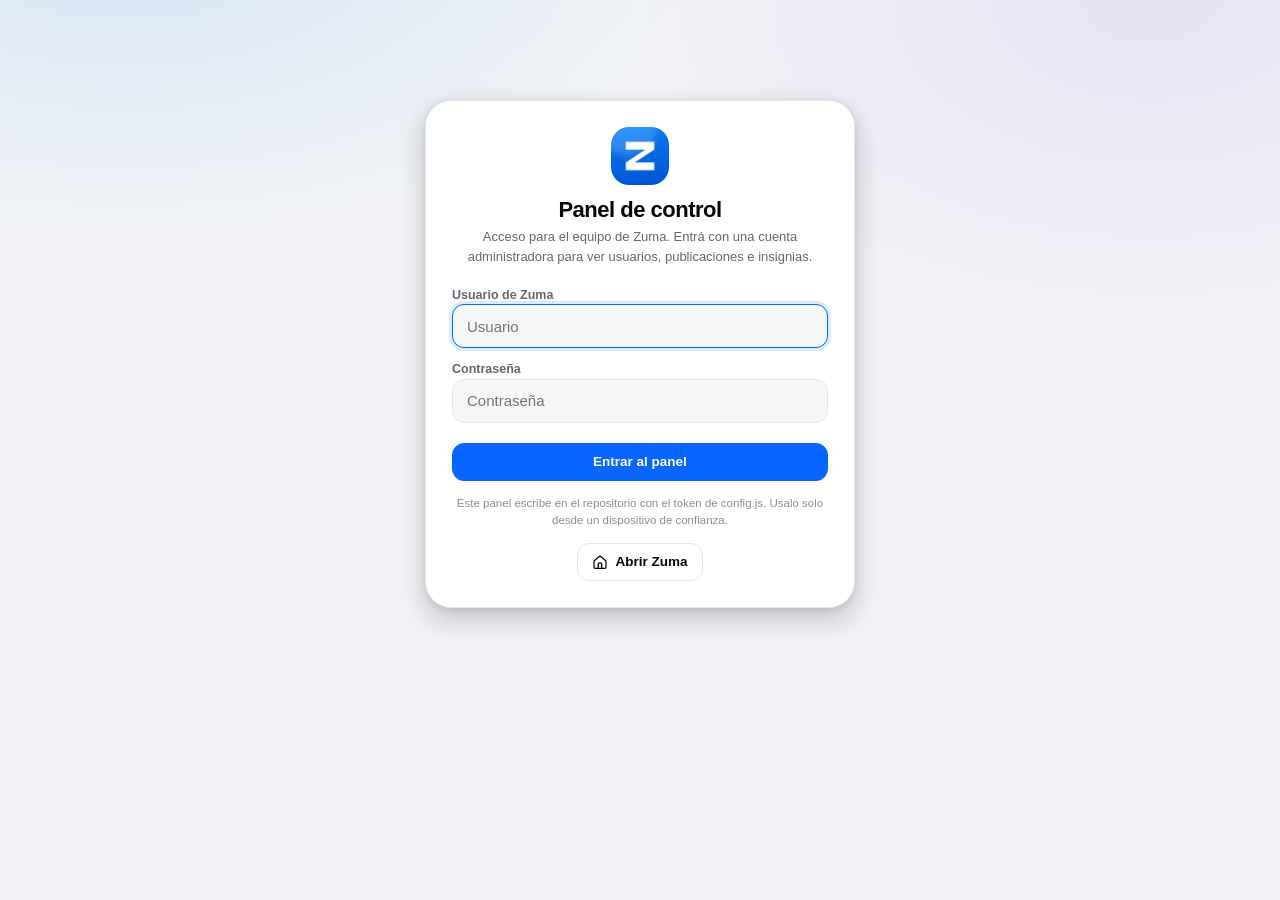
==== panel.html @ e127fe5b "NimbookGR: publicar aplicación y estructura de datos (2026-11-22 18:47)" ====
<!DOCTYPE html>
<html lang="es" data-theme="light">
<head>
<meta charset="utf-8">
<meta name="viewport" content="width=device-width, initial-scale=1">
<meta name="theme-color" content="#0A84FF">
<meta name="robots" content="noindex, nofollow">
<title>Panel de control · Zuma</title>

<link rel="icon" href="assets/logo/zuma-favicon-32.png" sizes="32x32" type="image/png">
<link rel="apple-touch-icon" href="assets/logo/zuma-apple-touch.png">
<link rel="stylesheet" href="css/base.css">
<link rel="stylesheet" href="css/panel.css">
</head>
<body class="panel-body">
<div id="panel-root" class="panel-root">
  <div class="panel-boot"><span class="spinner"></span> Cargando panel…</div>
</div>

<script src="config.js"></script>
<script type="module" src="js/panel.js"></script>
</body>
</html>
---- css/base.css ----
/* ==========================================================================
   NimbookGR — base: reset, tokens de diseño, tipografía, utilidades
   ========================================================================== */

:root {
  /* Marca */
  --brand: #0866ff;
  --brand-hover: #0757d8;
  --brand-active: #064fc4;
  --brand-soft: #e7f3ff;
  --brand-soft-2: #dbeafe;

  /* Superficies (tema claro) */
  --bg: #f0f2f5;
  --bg-elevated: #ffffff;
  --card: #ffffff;
  --card-2: #f5f6f7;
  --card-3: #ebedf0;
  --overlay: rgba(0, 0, 0, .45);

  /* Texto */
  --text: #050505;
  --text-2: #65676b;
  --text-3: #8a8d91;
  --text-invert: #ffffff;

  /* Líneas */
  --line: #ced0d4;
  --line-soft: #e4e6eb;
  --line-strong: #bcc0c4;

  /* Estados */
  --hover: rgba(0, 0, 0, .05);
  --hover-strong: rgba(0, 0, 0, .08);
  --active: rgba(0, 0, 0, .12);
  --danger: #fa383e;
  --danger-soft: #ffebe8;
  --success: #31a24c;
  --warning: #f7b125;
  --online: #31a24c;

  /* Sombras */
  --shadow-xs: 0 1px 2px rgba(0, 0, 0, .08);
  --shadow-sm: 0 1px 2px rgba(0, 0, 0, .1), 0 2px 4px rgba(0, 0, 0, .06);
  --shadow-md: 0 2px 8px rgba(0, 0, 0, .12), 0 1px 3px rgba(0, 0, 0, .08);
  --shadow-lg: 0 12px 28px rgba(0, 0, 0, .18), 0 2px 8px rgba(0, 0, 0, .1);
  --ring: 0 0 0 2px var(--brand);

  /* Radios */
  --r-xs: 4px;
  --r-sm: 6px;
  --r: 8px;
  --r-md: 10px;
  --r-lg: 12px;
  --r-xl: 18px;
  --r-full: 999px;

  /* Métricas de layout */
  --topbar-h: 56px;
  --left-w: 280px;
  --right-w: 360px;
  --feed-w: 680px;
  --nav-h: 62px;
  --gutter: 16px;

  /* Movimiento */
  --ease: cubic-bezier(.2, .8, .2, 1);
  --fast: 120ms;
  --med: 220ms;

  --font: -apple-system, BlinkMacSystemFont, "Segoe UI", Roboto, Helvetica, Arial,
    "Apple Color Emoji", "Segoe UI Emoji", "Noto Color Emoji", sans-serif;
}

html[data-theme="dark"] {
  --bg: #18191a;
  --bg-elevated: #242526;
  --card: #242526;
  --card-2: #3a3b3c;
  --card-3: #4e4f50;
  --text: #e4e6eb;
  --text-2: #b0b3b8;
  --text-3: #8a8d91;
  --line: #3e4042;
  --line-soft: #3e4042;
  --line-strong: #4e4f50;
  --hover: rgba(255, 255, 255, .1);
  --hover-strong: rgba(255, 255, 255, .14);
  --active: rgba(255, 255, 255, .18);
  --brand-soft: rgba(45, 136, 255, .18);
  --brand-soft-2: rgba(45, 136, 255, .24);
  --danger-soft: rgba(250, 56, 62, .18);
  --overlay: rgba(0, 0, 0, .7);
  --shadow-xs: 0 1px 2px rgba(0, 0, 0, .4);
  --shadow-sm: 0 1px 2px rgba(0, 0, 0, .45), 0 2px 6px rgba(0, 0, 0, .3);
  --shadow-md: 0 4px 12px rgba(0, 0, 0, .55);
  --shadow-lg: 0 12px 32px rgba(0, 0, 0, .65);
}

/* ---------- reset ---------------------------------------------------------- */
*,
*::before,
*::after { box-sizing: border-box; }

* { margin: 0; padding: 0; }

html {
  -webkit-text-size-adjust: 100%;
  text-size-adjust: 100%;
  height: 100%;
  scroll-behavior: smooth;
}

@media (prefers-reduced-motion: reduce) {
  html { scroll-behavior: auto; }
  *, *::before, *::after {
    animation-duration: .001ms !important;
    animation-iteration-count: 1 !important;
    transition-duration: .001ms !important;
  }
}

body {
  min-height: 100%;
  font-family: var(--font);
  font-size: 15px;
  line-height: 1.34;
  color: var(--text);
  background: var(--bg);
  -webkit-font-smoothing: antialiased;
  -moz-osx-font-smoothing: grayscale;
  overflow-wrap: break-word;
  overscroll-behavior-y: none;
}

img, svg, video, canvas { display: block; max-width: 100%; }
img { height: auto; }

input, button, textarea, select {
  font: inherit;
  color: inherit;
  background: none;
  border: none;
  outline: none;
}

button { cursor: pointer; -webkit-tap-highlight-color: transparent; appearance: none; -webkit-appearance: none; }
button:disabled { cursor: not-allowed; opacity: .55; }

a { color: inherit; text-decoration: none; }
a:hover { text-decoration: underline; }

ul, ol { list-style: none; }

hr { border: 0; border-top: 1px solid var(--line-soft); }

:focus-visible {
  outline: 2px solid var(--brand);
  outline-offset: 2px;
  border-radius: var(--r-xs);
}

/* los campos de texto ya muestran su propio foco (borde/fondo) */
input:focus-visible,
textarea:focus-visible,
select:focus-visible { outline: none; }

::selection { background: var(--brand-soft-2); color: var(--text); }

/* scrollbars */
.scroll-y { overflow-y: auto; overscroll-behavior: contain; }
.scroll-y::-webkit-scrollbar,
*::-webkit-scrollbar { width: 8px; height: 8px; }
*::-webkit-scrollbar-thumb {
  background: var(--line);
  border-radius: 8px;
  border: 2px solid transparent;
  background-clip: padding-box;
}
*::-webkit-scrollbar-thumb:hover { background-color: var(--line-strong); background-clip: padding-box; }
*::-webkit-scrollbar-track { background: transparent; }

/* ---------- tipografía ----------------------------------------------------- */
h1, h2, h3, h4 { font-weight: 700; line-height: 1.2; }
h1 { font-size: 24px; }
h2 { font-size: 20px; }
h3 { font-size: 17px; }
h4 { font-size: 15px; }

.strong { font-weight: 600; }
.bold { font-weight: 700; }
.muted { color: var(--text-2); }
.dim { color: var(--text-3); }
.small { font-size: 13px; }
.tiny { font-size: 12px; }
.big { font-size: 17px; }
.ellipsis { overflow: hidden; text-overflow: ellipsis; white-space: nowrap; }
.clamp-2 { display: -webkit-box; -webkit-line-clamp: 2; -webkit-box-orient: vertical; overflow: hidden; }
.link { color: var(--brand); cursor: pointer; }
.link:hover { text-decoration: underline; }

/* ---------- utilidades ----------------------------------------------------- */
.row { display: flex; align-items: center; }
.col { display: flex; flex-direction: column; }
.between { justify-content: space-between; }
.center { display: flex; align-items: center; justify-content: center; }
.wrap { flex-wrap: wrap; }
.grow { flex: 1 1 auto; min-width: 0; }
.gap-4 { gap: 4px; } .gap-6 { gap: 6px; } .gap-8 { gap: 8px; }
.gap-10 { gap: 10px; } .gap-12 { gap: 12px; } .gap-16 { gap: 16px; }
.mt-4 { margin-top: 4px; } .mt-8 { margin-top: 8px; } .mt-12 { margin-top: 12px; }
.mt-16 { margin-top: 16px; } .mb-8 { margin-bottom: 8px; } .mb-16 { margin-bottom: 16px; }
.hide { display: none !important; }
.sr-only {
  position: absolute; width: 1px; height: 1px; padding: 0; margin: -1px;
  overflow: hidden; clip: rect(0 0 0 0); white-space: nowrap; border: 0;
}
.no-select { user-select: none; -webkit-user-select: none; }
.pointer { cursor: pointer; }

/* ---------- iconos -------------------------------------------------------- */
.ico { display: inline-block; flex: none; vertical-align: middle; }
.ico-btn {
  width: 40px; height: 40px; border-radius: var(--r-full);
  display: inline-flex; align-items: center; justify-content: center;
  background: var(--card-2); color: var(--text);
  transition: background var(--fast) var(--ease), transform var(--fast) var(--ease);
}
.ico-btn:hover { background: var(--card-3); }
.ico-btn:active { transform: scale(.94); }
.ico-btn.plain { background: transparent; }
.ico-btn.plain:hover { background: var(--hover); }

/* ---------- animaciones --------------------------------------------------- */
@keyframes fade-in { from { opacity: 0; } to { opacity: 1; } }
@keyframes pop-in {
  0% { opacity: 0; transform: scale(.9) translateY(8px); }
  100% { opacity: 1; transform: scale(1) translateY(0); }
}
@keyframes pop-bounce {
  0% { transform: scale(.4); opacity: 0; }
  60% { transform: scale(1.15); opacity: 1; }
  100% { transform: scale(1); }
}
@keyframes slide-up {
  from { transform: translateY(14px); opacity: 0; }
  to { transform: translateY(0); opacity: 1; }
}
@keyframes spin { to { transform: rotate(360deg); } }
@keyframes shimmer { 100% { transform: translateX(100%); } }
@keyframes pulse-dot { 0%, 100% { opacity: 1; } 50% { opacity: .35; } }

.fade-in { animation: fade-in var(--med) var(--ease); }
.pop-in { animation: pop-in var(--med) var(--ease); }

.spinner {
  width: 20px; height: 20px; border-radius: 50%;
  border: 2.5px solid var(--line);
  border-top-color: var(--brand);
  animation: spin .7s linear infinite;
}
.spinner.big { width: 32px; height: 32px; border-width: 3px; }
.spinner.on-brand { border-color: rgba(255,255,255,.45); border-top-color: #fff; }

.skeleton {
  position: relative; overflow: hidden;
  background: var(--card-2); border-radius: var(--r-sm);
}
.skeleton::after {
  content: ""; position: absolute; inset: 0; transform: translateX(-100%);
  background: linear-gradient(90deg, transparent, var(--hover), transparent);
  animation: shimmer 1.4s infinite;
}

/* ---------- splash -------------------------------------------------------- */
.splash {
  position: fixed; inset: 0; z-index: 9999;
  display: flex; flex-direction: column; align-items: center; justify-content: center;
  gap: 14px; background: var(--bg); color: var(--text);
  transition: opacity .35s var(--ease), visibility .35s;
}
.splash.hide { opacity: 0; visibility: hidden; pointer-events: none; }
.splash img { border-radius: 26px; box-shadow: 0 18px 40px -16px rgba(8, 102, 255, .6); }
.splash-name {
  font-size: 26px; font-weight: 700; letter-spacing: -.4px;
  background: linear-gradient(90deg, var(--brand), #4f9bff);
  -webkit-background-clip: text; background-clip: text; color: transparent;
}
.splash-bar {
  width: 148px; height: 4px; border-radius: 4px; overflow: hidden;
  background: var(--line-soft); margin-top: 4px;
}
.splash-bar span {
  display: block; width: 40%; height: 100%; border-radius: 4px;
  background: var(--brand); animation: splash-slide 1.1s infinite var(--ease);
}
@keyframes splash-slide {
  0% { transform: translateX(-100%); }
  100% { transform: translateX(350%); }
}
.splash-msg { font-size: 13px; color: var(--text-2); max-width: 280px; text-align: center; }

.splash-error {
  max-width: 440px; width: calc(100% - 32px);
  background: var(--card); border-radius: var(--r-lg);
  box-shadow: var(--shadow-md); padding: 22px; text-align: center;
  animation: pop-in var(--med) var(--ease);
}
.splash-error h2 { font-size: 18px; margin-bottom: 8px; }
.splash-error p { font-size: 13.5px; line-height: 1.55; color: var(--text-2); }
.splash-error button {
  margin-top: 14px; height: 42px; padding: 0 22px; border-radius: var(--r);
  background: var(--brand); color: #fff; font-weight: 600; font-size: 15px;
}
.splash-error button:hover { background: var(--brand-hover); }
.splash-hint { margin-top: 14px; font-size: 12px; color: var(--text-3); }
.splash-hint code {
  background: var(--card-2); padding: 1px 5px; border-radius: 4px;
  font-size: 11.5px; word-break: break-all;
}

/* ---------- toasts -------------------------------------------------------- */
.toasts {
  position: fixed; z-index: 9000; bottom: 24px; left: 50%; transform: translateX(-50%);
  display: flex; flex-direction: column; gap: 8px; align-items: center;
  pointer-events: none; width: min(92vw, 460px);
}
@media (max-width: 767px) {
  .toasts { bottom: calc(var(--nav-h) + 14px); }
}
.toast {
  pointer-events: auto;
  display: flex; align-items: center; gap: 10px;
  padding: 12px 16px; border-radius: var(--r-md);
  background: #303030; color: #fff; font-size: 14px; font-weight: 500;
  box-shadow: var(--shadow-lg); animation: slide-up var(--med) var(--ease);
  max-width: 100%;
}
html[data-theme="dark"] .toast { background: #4e4f50; }
.toast.error { background: #c62828; }
.toast.success { background: #1b7a35; }
.toast .ico { flex: none; }
.toast.out { animation: fade-in var(--med) reverse forwards; }
---- css/panel.css ----
/* ==========================================================================
   panel.css — panel de control de Zuma (dueño / equipo)
   ========================================================================== */

.panel-body {
  background:
    radial-gradient(900px 500px at 10% -10%, rgba(10, 132, 255, .12), transparent 65%),
    radial-gradient(800px 500px at 90% 0%, rgba(139, 92, 246, .1), transparent 65%),
    var(--bg);
  min-height: 100vh;
}
html[data-theme="dark"] .panel-body { background: var(--bg); }

.panel-root {
  width: 100%;
  max-width: 1200px;
  margin: 0 auto;
  padding: 28px 22px 70px;
}
.panel-boot {
  display: flex; align-items: center; justify-content: center; gap: 10px;
  min-height: 60vh; color: var(--text-2); font-size: 15px;
}

/* ------------------------------- cabecera -------------------------------- */
.pn-head {
  display: flex; align-items: center; justify-content: space-between;
  gap: 16px; flex-wrap: wrap; margin-bottom: 22px;
}
.pn-brand { display: flex; align-items: center; gap: 12px; min-width: 0; }
.pn-brand img { width: 46px; height: 46px; border-radius: 14px; box-shadow: var(--shadow-sm); }
.pn-title { font-size: 24px; font-weight: 800; letter-spacing: -.6px; line-height: 1.1; }
.pn-sub { font-size: 13px; color: var(--text-2); margin-top: 2px; }
.pn-actions { display: flex; align-items: center; gap: 8px; flex-wrap: wrap; }
.pn-admin {
  display: flex; align-items: center; gap: 8px;
  padding: 6px 12px 6px 6px; border-radius: 999px;
  background: var(--card); border: .5px solid var(--line-soft);
  font-size: 13px; font-weight: 600;
}
.pn-admin img, .pn-admin .pn-avatar { width: 28px; height: 28px; border-radius: 50%; object-fit: cover; }
.pn-avatar {
  display: flex; align-items: center; justify-content: center; flex: none;
  background: linear-gradient(135deg, #0a84ff, #8b5cf6);
  color: #fff; font-weight: 800; font-size: 12px; overflow: hidden;
}

/* -------------------------------- botones -------------------------------- */
.pn-btn {
  display: inline-flex; align-items: center; justify-content: center; gap: 7px;
  height: 38px; padding: 0 14px; border-radius: 12px;
  background: var(--card); border: .5px solid var(--line-soft);
  color: var(--text); font-size: 13.5px; font-weight: 600;
  transition: transform 120ms var(--ease), background var(--fast), border-color var(--fast);
  text-decoration: none; cursor: pointer; white-space: nowrap;
}
.pn-btn:hover { background: var(--hover); text-decoration: none; }
.pn-btn:active { transform: scale(.97); }
.pn-btn.primary { background: var(--brand); border-color: var(--brand); color: #fff; }
.pn-btn.primary:hover { background: var(--brand-hover); }
.pn-btn.soft { background: var(--brand-soft); border-color: transparent; color: var(--brand); }
.pn-btn.danger { background: var(--danger-soft); border-color: transparent; color: var(--danger); }
.pn-btn.sm { height: 31px; padding: 0 10px; border-radius: 10px; font-size: 12.5px; }
.pn-btn:disabled { opacity: .55; pointer-events: none; }

/* --------------------------------- stats --------------------------------- */
.pn-stats {
  display: grid; grid-template-columns: repeat(4, minmax(0, 1fr));
  gap: 12px; margin-bottom: 18px;
}
.pn-stat {
  background: var(--card); border: .5px solid var(--line-soft);
  border-radius: 18px; padding: 16px; box-shadow: var(--shadow-xs);
}
.pn-stat .pn-stat-ic {
  width: 34px; height: 34px; border-radius: 10px;
  display: flex; align-items: center; justify-content: center;
  background: var(--brand-soft); color: var(--brand); margin-bottom: 10px;
}
.pn-stat .pn-stat-value { font-size: 24px; font-weight: 800; letter-spacing: -.5px; }
.pn-stat .pn-stat-label { font-size: 12.5px; color: var(--text-2); margin-top: 1px; }

/* --------------------------------- tabs ---------------------------------- */
.pn-tabs {
  display: flex; gap: 6px; padding: 5px; margin-bottom: 16px;
  background: var(--card); border: .5px solid var(--line-soft);
  border-radius: 14px; overflow-x: auto; scrollbar-width: none;
}
.pn-tabs::-webkit-scrollbar { display: none; }
.pn-tab {
  flex: none; display: inline-flex; align-items: center; gap: 7px;
  height: 36px; padding: 0 14px; border-radius: 10px;
  font-size: 13.5px; font-weight: 600; color: var(--text-2);
}
.pn-tab:hover { background: var(--hover); color: var(--text); }
.pn-tab.active { background: var(--brand); color: #fff; }

/* -------------------------------- tarjetas ------------------------------- */
.pn-card {
  background: var(--card); border: .5px solid var(--line-soft);
  border-radius: 20px; box-shadow: var(--shadow-xs); overflow: hidden;
}
.pn-card-head {
  display: flex; align-items: center; justify-content: space-between;
  gap: 12px; flex-wrap: wrap; padding: 16px 18px 6px;
}
.pn-card-title { font-size: 17px; font-weight: 800; letter-spacing: -.3px; }
.pn-card-sub { font-size: 13px; color: var(--text-2); margin-top: 2px; }
.pn-search {
  display: flex; align-items: center; gap: 9px;
  height: 42px; padding: 0 14px; margin: 10px 18px 8px;
  border-radius: 12px; background: var(--card-2); color: var(--text-2);
  border: .5px solid var(--line-soft);
}
.pn-search input { flex: 1; min-width: 0; background: transparent; font-size: 14.5px; }
.pn-note {
  margin: 0 18px 8px; padding: 10px 12px; border-radius: 12px;
  background: var(--brand-soft); color: var(--brand);
  font-size: 13px; font-weight: 600;
}
.pn-note.error { background: var(--danger-soft); color: var(--danger); }

/* ------------------------------ lista usuarios --------------------------- */
.pn-user {
  display: flex; align-items: center; gap: 12px;
  padding: 12px 18px; border-top: .5px solid var(--line-soft);
  flex-wrap: wrap;
}
.pn-user:hover { background: var(--hover); }
.pn-user-avatar { width: 46px; height: 46px; border-radius: 50%; }
.pn-user-avatar img { width: 100%; height: 100%; object-fit: cover; border-radius: 50%; }
.pn-user-main { flex: 1 1 220px; min-width: 0; }
.pn-name-row { display: flex; align-items: center; gap: 6px; min-width: 0; }
.pn-user-name { font-size: 15px; font-weight: 700; overflow: hidden; text-overflow: ellipsis; white-space: nowrap; }
.pn-user-sub { font-size: 12.5px; color: var(--text-2); overflow: hidden; text-overflow: ellipsis; white-space: nowrap; }
.pn-user-meta { display: flex; gap: 8px; flex-wrap: wrap; font-size: 12px; color: var(--text-3); margin-top: 3px; }
.pn-user-actions { display: flex; align-items: center; gap: 6px; flex-wrap: wrap; }

.pn-vbtn {
  display: inline-flex; align-items: center; gap: 6px;
  height: 32px; padding: 0 10px; border-radius: 10px;
  background: var(--card-2); border: 1.5px solid transparent;
  font-size: 12px; font-weight: 600; color: var(--text-2);
}
.pn-vbtn:hover { color: var(--text); }
.pn-vbtn.active.celeste { border-color: #1d9bf0; background: rgba(29, 155, 240, .1); color: #1478b8; }
.pn-vbtn.active.morado { border-color: #8b5cf6; background: rgba(139, 92, 246, .1); color: #6d3fd6; }
.pn-vbtn.active.dorado { border-color: #e5a50a; background: rgba(229, 165, 10, .12); color: #a87600; }
html[data-theme="dark"] .pn-vbtn.active.celeste { color: #6ec4ff; }
html[data-theme="dark"] .pn-vbtn.active.morado { color: #c4a8ff; }
html[data-theme="dark"] .pn-vbtn.active.dorado { color: #ffd166; }

/* -------------------------------- insignias ------------------------------ */
.verified-badge {
  display: inline-flex; flex: none; align-items: center; justify-content: center;
  padding: 0; border: 0; background: none; vertical-align: middle; line-height: 0;
}
.verified-badge-inner, .verified-badge svg { display: block; width: 100%; height: 100%; }
.verified-badge .verified-seal { fill: var(--badge, #1d9bf0); }
.verified-badge .verified-check {
  fill: none; stroke: #fff; stroke-width: 2.1;
  stroke-linecap: round; stroke-linejoin: round;
}
.verified-badge.celeste { --badge: #1d9bf0; }
.verified-badge.morado { --badge: #8b5cf6; }
.verified-badge.dorado { --badge: #e5a50a; }

.pn-verif-grid { display: grid; grid-template-columns: repeat(3, minmax(0, 1fr)); gap: 12px; padding: 12px 18px 18px; }
.pn-verif {
  border: .5px solid var(--line-soft); border-radius: 16px; padding: 18px;
  background: var(--card-2); text-align: center;
}
.pn-verif .verified-badge { margin: 0 auto 10px; }
.pn-verif h3 { font-size: 16px; font-weight: 800; }
.pn-verif p { font-size: 12.5px; line-height: 1.5; color: var(--text-2); margin-top: 6px; }
.pn-verif .pn-verif-count {
  display: inline-block; margin-top: 10px; padding: 3px 10px;
  border-radius: 999px; background: var(--card); font-size: 12px; font-weight: 700;
}

/* ----------------------------- tabla de posts ---------------------------- */
.pn-post { padding: 12px 18px; border-top: .5px solid var(--line-soft); }
.pn-post:hover { background: var(--hover); }
.pn-post-head { display: flex; align-items: center; gap: 8px; flex-wrap: wrap; }
.pn-post-author { font-size: 13.5px; font-weight: 700; }
.pn-post-date { font-size: 12px; color: var(--text-3); }
.pn-post-text {
  font-size: 14px; color: var(--text); margin-top: 6px; white-space: pre-wrap;
  display: -webkit-box; -webkit-line-clamp: 3; -webkit-box-orient: vertical; overflow: hidden;
}
.pn-post-meta { display: flex; gap: 10px; flex-wrap: wrap; font-size: 12px; color: var(--text-3); margin-top: 6px; }
.pn-post-meta a { color: var(--brand); font-weight: 600; }

/* ---------------------------------- modal -------------------------------- */
.pn-modal-backdrop {
  position: fixed; inset: 0; z-index: 1000;
  display: flex; align-items: center; justify-content: center;
  padding: 20px; background: rgba(0, 0, 0, .38);
  backdrop-filter: blur(6px); -webkit-backdrop-filter: blur(6px);
}
.pn-modal {
  width: min(760px, 100%); max-height: 88vh; overflow-y: auto;
  background: var(--card); border-radius: 24px;
  box-shadow: var(--shadow-lg); border: .5px solid var(--line-soft);
}
.pn-modal-head {
  position: sticky; top: 0; z-index: 1;
  display: flex; align-items: center; justify-content: space-between;
  gap: 12px; padding: 16px 18px;
  background: var(--card); border-bottom: .5px solid var(--line-soft);
}
.pn-modal-head h2 { font-size: 19px; font-weight: 800; }
.pn-modal-body { padding: 16px 18px 20px; display: flex; flex-direction: column; gap: 14px; }
.pn-profile { display: flex; align-items: center; gap: 14px; }
.pn-profile .pn-user-avatar { width: 64px; height: 64px; }
.pn-profile-name { font-size: 21px; font-weight: 800; letter-spacing: -.4px; }
.pn-profile-sub { font-size: 13px; color: var(--text-2); }
.pn-fields { display: grid; grid-template-columns: 1fr 1fr; gap: 10px 16px; }
.pn-field .pn-field-label { font-size: 11.5px; font-weight: 800; letter-spacing: .05em; text-transform: uppercase; color: var(--text-3); }
.pn-field .pn-field-value { font-size: 14px; margin-top: 2px; word-break: break-word; }
.pn-section-title { font-size: 13px; font-weight: 800; letter-spacing: .05em; text-transform: uppercase; color: var(--text-3); margin-top: 4px; }
.pn-modal .pn-post { padding: 10px 0; border-top: .5px solid var(--line-soft); }
.pn-close {
  width: 36px; height: 36px; border-radius: 50%;
  background: var(--card-2); color: var(--text-2);
  display: flex; align-items: center; justify-content: center;
}

/* --------------------------------- acceso -------------------------------- */
.pn-gate {
  width: min(430px, 100%); margin: 8vh auto 0;
  background: var(--card); border-radius: 26px;
  border: .5px solid var(--line-soft); box-shadow: var(--shadow-lg);
  padding: 26px;
}
.pn-gate-logo { width: 58px; height: 58px; border-radius: 18px; margin: 0 auto 12px; display: block; }
.pn-gate h1 { text-align: center; font-size: 22px; font-weight: 800; letter-spacing: -.5px; }
.pn-gate .pn-gate-sub { text-align: center; font-size: 13px; color: var(--text-2); margin: 4px 0 18px; line-height: 1.5; }
.pn-gate form { display: flex; flex-direction: column; gap: 10px; }
.pn-gate label { font-size: 12.5px; font-weight: 600; color: var(--text-2); }
.pn-gate input {
  width: 100%; height: 44px; padding: 0 14px; border-radius: 12px;
  background: var(--card-2); border: .5px solid var(--line-soft); font-size: 15px;
}
.pn-gate input:focus { border-color: var(--brand); box-shadow: 0 0 0 3px rgba(10, 132, 255, .16); }
.pn-gate-error { color: var(--danger); font-size: 13px; font-weight: 600; }
.pn-gate-note { font-size: 11.5px; color: var(--text-3); line-height: 1.5; margin-top: 14px; text-align: center; }
.pn-gate-links { display: flex; justify-content: center; gap: 12px; margin-top: 14px; font-size: 13px; font-weight: 600; }

/* -------------------------------- footer --------------------------------- */
.pn-footer {
  margin-top: 22px; text-align: center; font-size: 12px;
  color: var(--text-3); line-height: 1.7;
}

/* ------------------------------- responsive ------------------------------ */
@media (max-width: 900px) {
  .pn-stats { grid-template-columns: repeat(2, minmax(0, 1fr)); }
  .pn-verif-grid { grid-template-columns: 1fr; }
}
@media (max-width: 620px) {
  .panel-root { padding: 18px 12px 60px; }
  .pn-title { font-size: 20px; }
  .pn-head { gap: 10px; }
  .pn-user { align-items: flex-start; }
  .pn-user-actions { width: 100%; }
  .pn-fields { grid-template-columns: 1fr; }
  .pn-modal { border-radius: 18px; }
  .pn-modal-backdrop { padding: 0; align-items: flex-end; }
  .pn-modal { max-height: 92vh; border-radius: 20px 20px 0 0; }
}
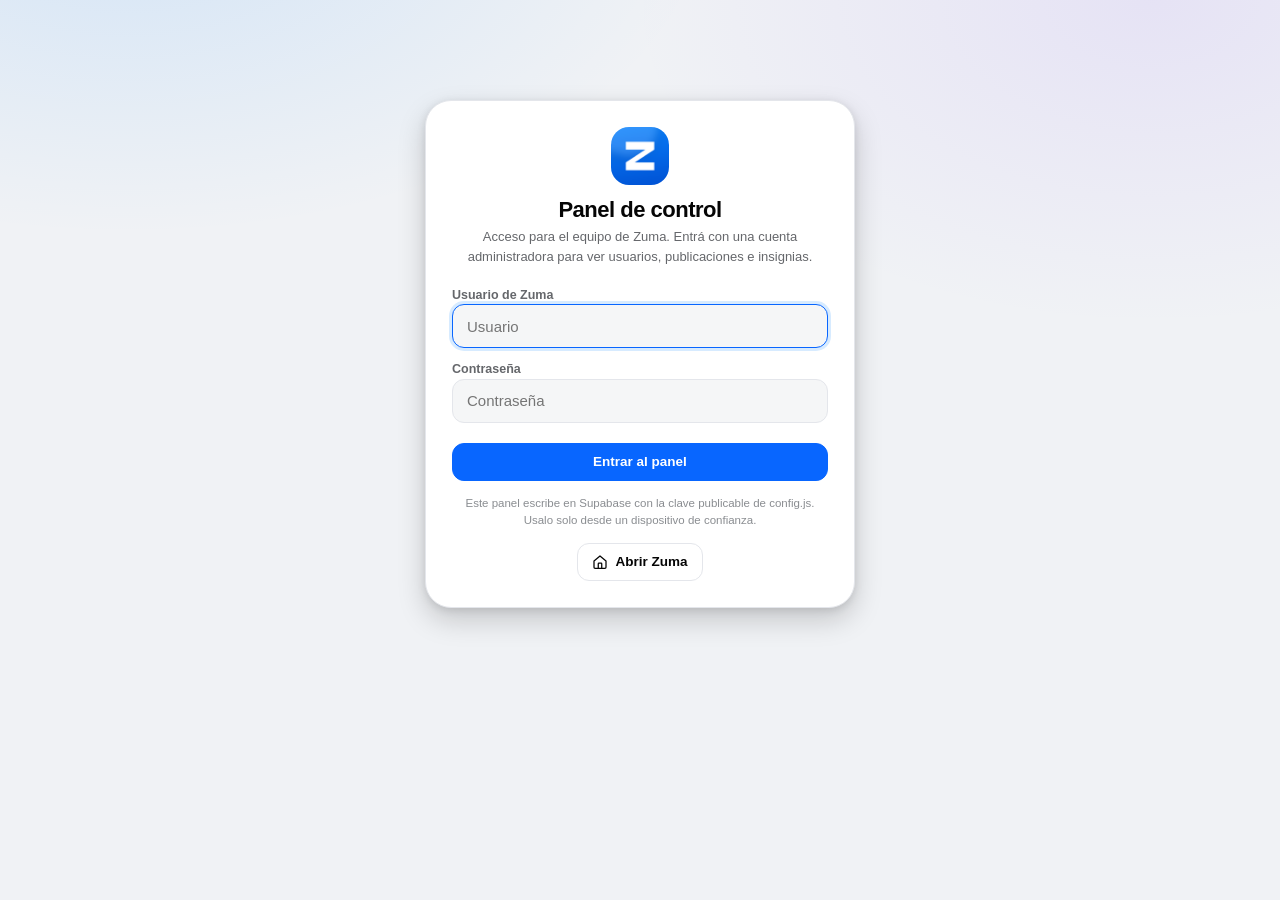
==== commit 40a26cd9: "NimbookGR: publicar aplicación y estructura de datos (2026-11-22 20:18)" ====
--- a/panel.html
+++ b/panel.html
@@ -17,6 +17,7 @@
   <div class="panel-boot"><span class="spinner"></span> Cargando panel…</div>
 </div>
 
+<script src="js/vendor/supabase.js"></script>
 <script src="config.js"></script>
 <script type="module" src="js/panel.js"></script>
 </body>
